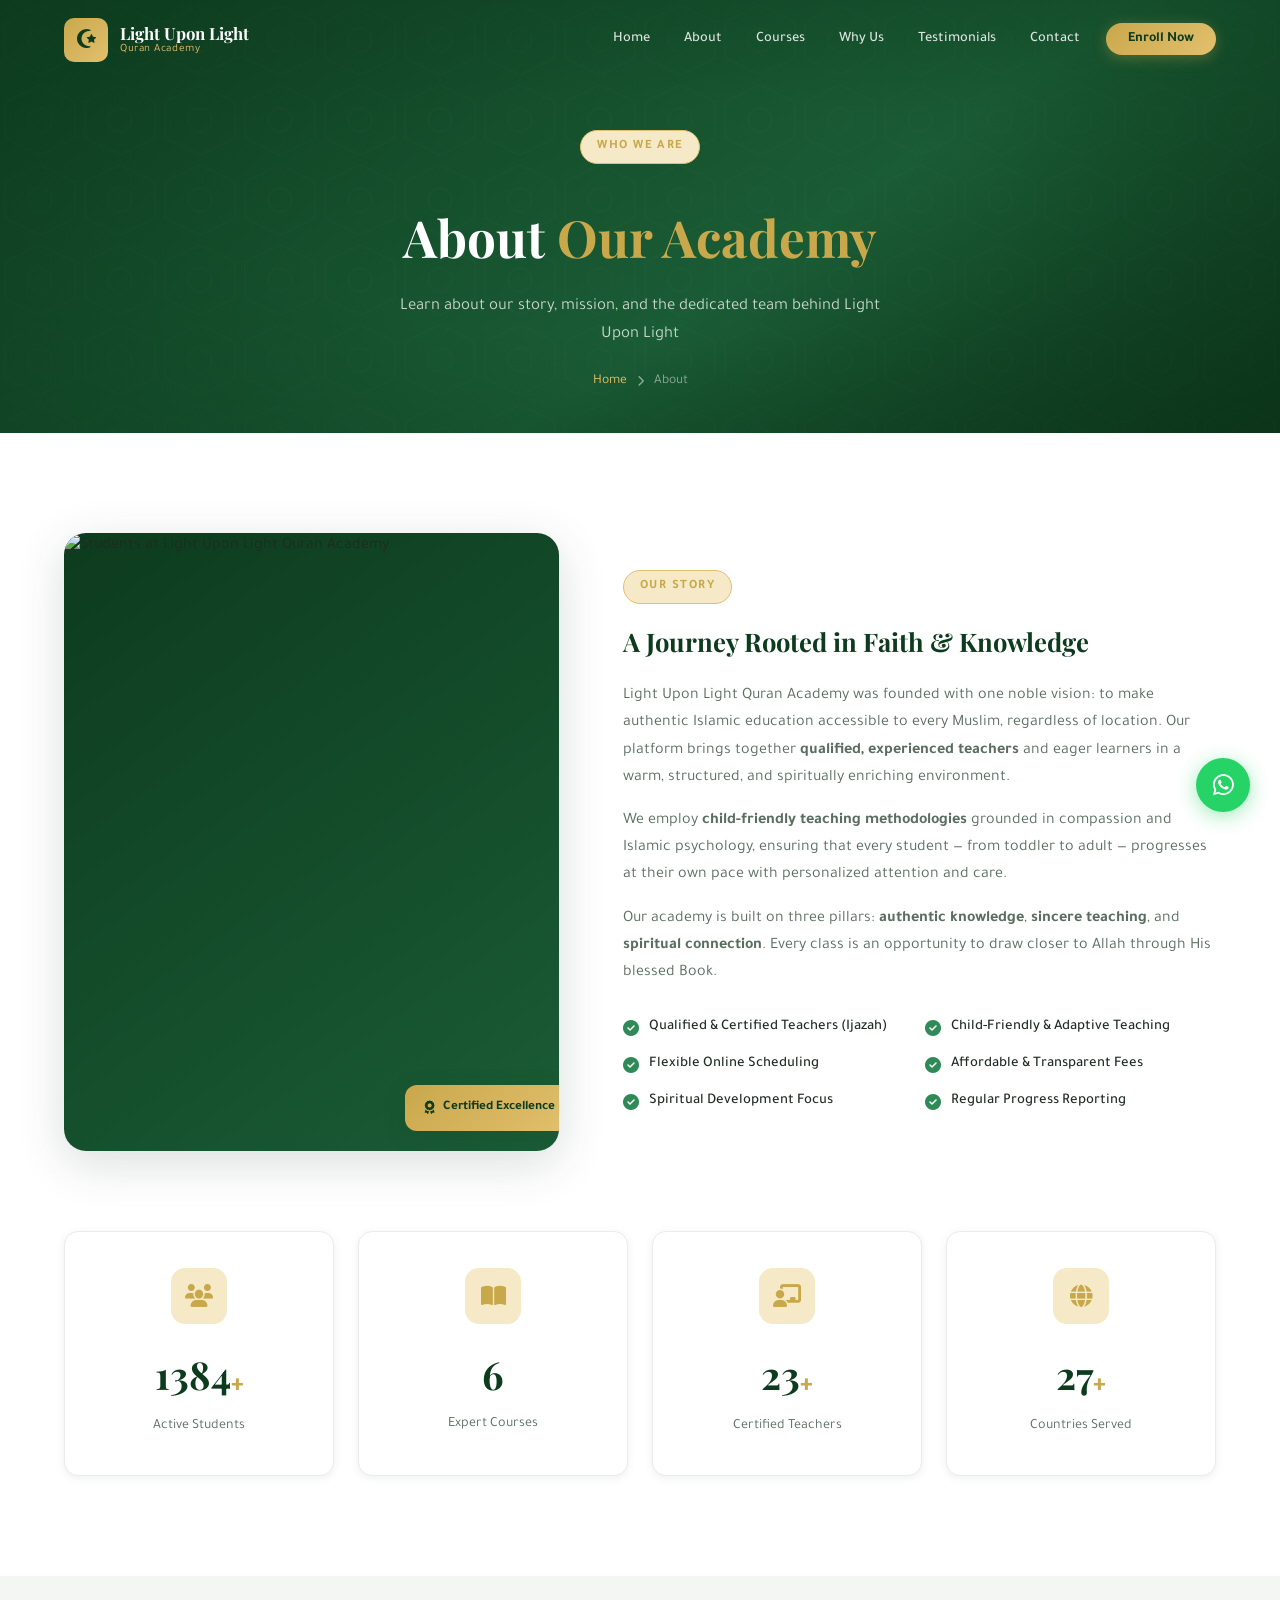
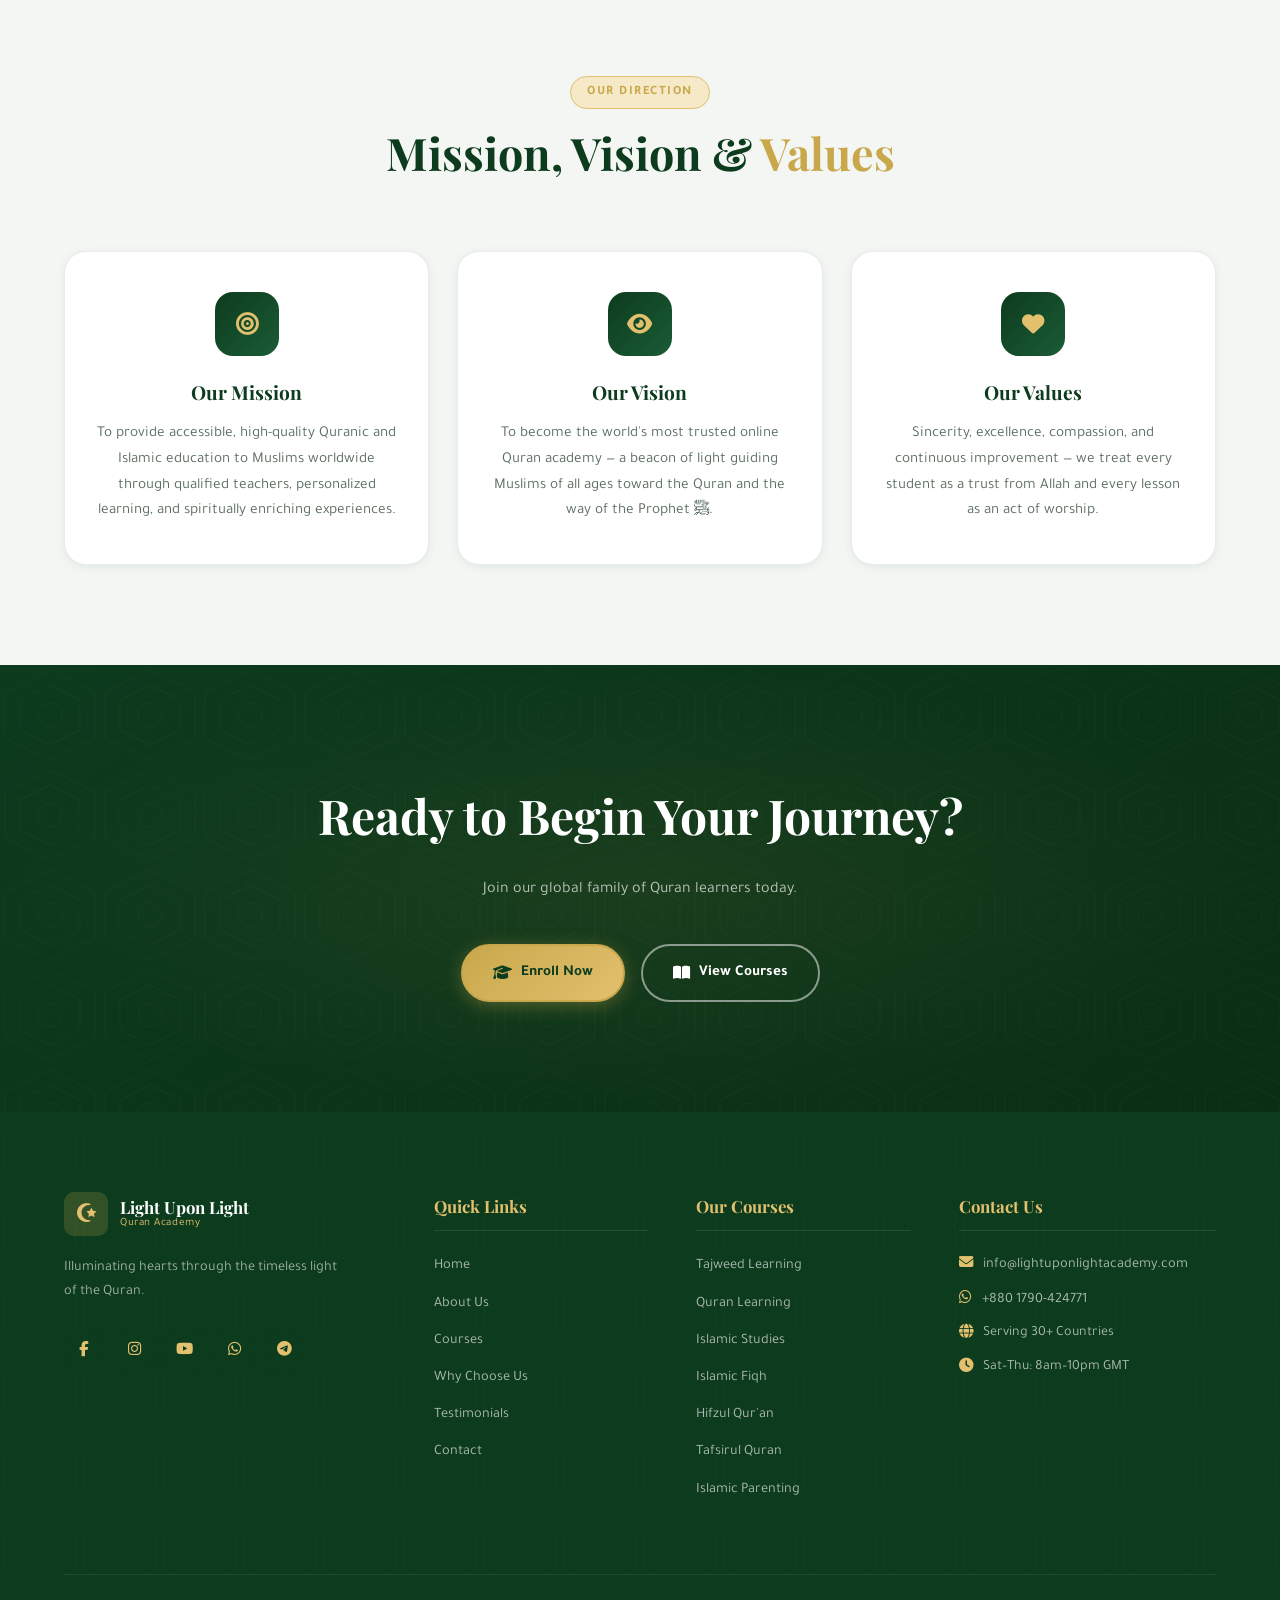
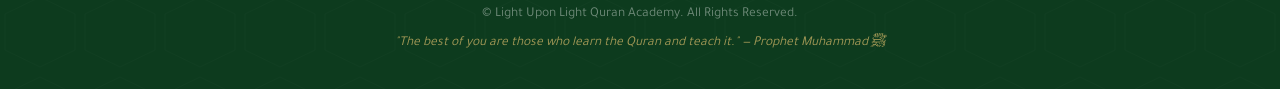
==== about.html @ 9b0c6b4d "Add files via upload" ====
<!DOCTYPE html>
<html lang="en">
<head>
  <meta charset="UTF-8" />
  <meta name="viewport" content="width=device-width, initial-scale=1.0" />
  <meta name="description" content="About Light Upon Light Quran Academy – Our mission, teachers, and values." />
  <title>About Us | Light Upon Light Quran Academy</title>
  <link rel="preconnect" href="https://fonts.googleapis.com" />
  <link rel="preconnect" href="https://fonts.gstatic.com" crossorigin />
  <link href="https://fonts.googleapis.com/css2?family=Playfair+Display:ital,wght@0,400;0,600;0,700;1,400&family=Tajawal:wght@300;400;500;700&family=Amiri:ital,wght@0,400;0,700;1,400&display=swap" rel="stylesheet" />
  <link rel="stylesheet" href="https://cdnjs.cloudflare.com/ajax/libs/font-awesome/6.5.0/css/all.min.css" />
  <link rel="stylesheet" href="style.css" />
</head>
<body>

  <!-- NAVBAR -->
  <nav class="navbar scrolled" id="navbar">
    <div class="nav-container">
      <a href="index.html" class="nav-logo">
        <span class="logo-icon"><i class="fas fa-star-and-crescent"></i></span>
        <div class="logo-text">
          <span class="logo-main">Light Upon Light</span>
          <span class="logo-sub">Quran Academy</span>
        </div>
      </a>
      <ul class="nav-links" id="navLinks">
        <li><a href="index.html" class="nav-link">Home</a></li>
        <li><a href="about.html" class="nav-link active">About</a></li>
        <li><a href="courses.html" class="nav-link">Courses</a></li>
        <li><a href="why-us.html" class="nav-link">Why Us</a></li>
        <li><a href="testimonials.html" class="nav-link">Testimonials</a></li>
        <li><a href="contact.html" class="nav-link">Contact</a></li>
        <li><a href="contact.html" class="nav-cta-btn">Enroll Now</a></li>
      </ul>
      <button class="hamburger" id="hamburger"><span></span><span></span><span></span></button>
    </div>
  </nav>

  <!-- PAGE HERO -->
  <section class="page-hero">
    <div class="page-hero-overlay"></div>
    <div class="page-hero-content">
      <span class="section-tag">Who We Are</span>
      <h1>About <span class="text-gold">Our Academy</span></h1>
      <p>Learn about our story, mission, and the dedicated team behind Light Upon Light</p>
      <div class="breadcrumb">
        <a href="index.html">Home</a> <i class="fas fa-chevron-right"></i> <span>About</span>
      </div>
    </div>
  </section>

  <!-- ABOUT SECTION -->
  <section class="about section-pad">
    <div class="container">
      <div class="about-grid">
        <div class="about-image-wrap reveal-left">
          <div class="about-image-box">
            <img src="classroom.jpg" alt="Students at Light Upon Light Quran Academy" class="about-real-img" />
            <div class="about-img-badge"><i class="fas fa-award"></i><span>Certified Excellence</span></div>
          </div>
        </div>
        <div class="about-text reveal-right">
          <span class="section-tag">Our Story</span>
          <h2 class="about-subtitle">A Journey Rooted in Faith &amp; Knowledge</h2>
          <p class="about-para">Light Upon Light Quran Academy was founded with one noble vision: to make authentic Islamic education accessible to every Muslim, regardless of location. Our platform brings together <strong>qualified, experienced teachers</strong> and eager learners in a warm, structured, and spiritually enriching environment.</p>
          <p class="about-para">We employ <strong>child-friendly teaching methodologies</strong> grounded in compassion and Islamic psychology, ensuring that every student — from toddler to adult — progresses at their own pace with personalized attention and care.</p>
          <p class="about-para">Our academy is built on three pillars: <strong>authentic knowledge</strong>, <strong>sincere teaching</strong>, and <strong>spiritual connection</strong>. Every class is an opportunity to draw closer to Allah through His blessed Book.</p>
          <div class="about-features">
            <div class="about-feature"><i class="fas fa-check-circle"></i><span>Qualified &amp; Certified Teachers (Ijazah)</span></div>
            <div class="about-feature"><i class="fas fa-check-circle"></i><span>Child-Friendly &amp; Adaptive Teaching</span></div>
            <div class="about-feature"><i class="fas fa-check-circle"></i><span>Flexible Online Scheduling</span></div>
            <div class="about-feature"><i class="fas fa-check-circle"></i><span>Affordable &amp; Transparent Fees</span></div>
            <div class="about-feature"><i class="fas fa-check-circle"></i><span>Spiritual Development Focus</span></div>
            <div class="about-feature"><i class="fas fa-check-circle"></i><span>Regular Progress Reporting</span></div>
          </div>
        </div>
      </div>

      <!-- Stats -->
      <div class="stats-grid">
        <div class="stat-card reveal-up">
          <div class="stat-icon"><i class="fas fa-users"></i></div>
          <span class="stat-number" data-target="1500">0</span><span class="stat-plus">+</span>
          <span class="stat-label">Active Students</span>
        </div>
        <div class="stat-card reveal-up">
          <div class="stat-icon"><i class="fas fa-book-open"></i></div>
          <span class="stat-number" data-target="7">0</span>
          <span class="stat-label">Expert Courses</span>
        </div>
        <div class="stat-card reveal-up">
          <div class="stat-icon"><i class="fas fa-chalkboard-teacher"></i></div>
          <span class="stat-number" data-target="25">0</span><span class="stat-plus">+</span>
          <span class="stat-label">Certified Teachers</span>
        </div>
        <div class="stat-card reveal-up">
          <div class="stat-icon"><i class="fas fa-globe"></i></div>
          <span class="stat-number" data-target="30">0</span><span class="stat-plus">+</span>
          <span class="stat-label">Countries Served</span>
        </div>
      </div>
    </div>
  </section>

  <!-- MISSION / VISION -->
  <section class="section-pad bg-soft">
    <div class="container">
      <div class="section-header reveal-up">
        <span class="section-tag">Our Direction</span>
        <h2 class="section-title">Mission, Vision &amp; <span class="text-gold">Values</span></h2>
      </div>
      <div class="mission-grid">
        <div class="mission-card reveal-up">
          <div class="mission-icon"><i class="fas fa-bullseye"></i></div>
          <h3>Our Mission</h3>
          <p>To provide accessible, high-quality Quranic and Islamic education to Muslims worldwide through qualified teachers, personalized learning, and spiritually enriching experiences.</p>
        </div>
        <div class="mission-card reveal-up">
          <div class="mission-icon"><i class="fas fa-eye"></i></div>
          <h3>Our Vision</h3>
          <p>To become the world's most trusted online Quran academy — a beacon of light guiding Muslims of all ages toward the Quran and the way of the Prophet ﷺ.</p>
        </div>
        <div class="mission-card reveal-up">
          <div class="mission-icon"><i class="fas fa-heart"></i></div>
          <h3>Our Values</h3>
          <p>Sincerity, excellence, compassion, and continuous improvement — we treat every student as a trust from Allah and every lesson as an act of worship.</p>
        </div>
      </div>
    </div>
  </section>

  <!-- CTA -->
  <section class="cta-section">
    <div class="cta-geo-bg"></div>
    <div class="cta-overlay"></div>
    <div class="container">
      <div class="cta-content reveal-up">
        <h2 class="cta-title">Ready to Begin Your Journey?</h2>
        <p class="cta-sub">Join our global family of Quran learners today.</p>
        <div class="cta-btns">
          <a href="contact.html" class="btn btn-gold"><i class="fas fa-graduation-cap"></i> Enroll Now</a>
          <a href="courses.html" class="btn btn-outline-light"><i class="fas fa-book-open"></i> View Courses</a>
        </div>
      </div>
    </div>
  </section>

  <!-- FOOTER -->
  <footer class="footer">
    <div class="footer-geo-bg"></div>
    <div class="container">
      <div class="footer-grid">
        <div class="footer-brand">
          <a href="index.html" class="nav-logo footer-logo">
            <span class="logo-icon"><i class="fas fa-star-and-crescent"></i></span>
            <div class="logo-text"><span class="logo-main">Light Upon Light</span><span class="logo-sub">Quran Academy</span></div>
          </a>
          <p>Illuminating hearts through the timeless light of the Quran.</p>
          <div class="social-icons footer-socials">
            <a href="https://www.facebook.com/ansarii.talha" target="_blank"><i class="fab fa-facebook-f"></i></a>
            <a href="https://www.instagram.com/" target="_blank"><i class="fab fa-instagram"></i></a>
            <a href="https://www.youtube.com/@StudentSquare-fi3ez" target="_blank"><i class="fab fa-youtube"></i></a>
            <a href="https://wa.me/8801790424771" target="_blank"><i class="fab fa-whatsapp"></i></a>
            <a href="https://t.me/" target="_blank"><i class="fab fa-telegram-plane"></i></a>
          </div>
        </div>
        <div class="footer-col">
          <h5>Quick Links</h5>
          <ul>
            <li><a href="index.html">Home</a></li>
            <li><a href="about.html">About Us</a></li>
            <li><a href="courses.html">Courses</a></li>
            <li><a href="why-us.html">Why Choose Us</a></li>
            <li><a href="testimonials.html">Testimonials</a></li>
            <li><a href="contact.html">Contact</a></li>
          </ul>
        </div>
        <div class="footer-col">
          <h5>Our Courses</h5>
          <ul>
            <li><a href="courses.html">Tajweed Learning</a></li>
            <li><a href="courses.html">Quran Learning</a></li>
            <li><a href="courses.html">Islamic Studies</a></li>
            <li><a href="courses.html">Islamic Fiqh</a></li>
            <li><a href="courses.html">Hifzul Qur'an</a></li>
            <li><a href="courses.html">Tafsirul Quran</a></li>
            <li><a href="courses.html">Islamic Parenting</a></li>
          </ul>
        </div>
        <div class="footer-col">
          <h5>Contact Us</h5>
          <ul class="footer-contact-list">
            <li><i class="fas fa-envelope"></i><a href="mailto:info@lightuponlightacademy.com">info@lightuponlightacademy.com</a></li>
            <li><i class="fab fa-whatsapp"></i><a href="https://wa.me/8801790424771">+880 1790-424771</a></li>
            <li><i class="fas fa-globe"></i><span>Serving 30+ Countries</span></li>
            <li><i class="fas fa-clock"></i><span>Sat–Thu: 8am–10pm GMT</span></li>
          </ul>
        </div>
      </div>
      <div class="footer-bottom">
        <p>&copy; <span class="year"></span> Light Upon Light Quran Academy. All Rights Reserved.</p>
        <p class="footer-hadith">"The best of you are those who learn the Quran and teach it." — Prophet Muhammad ﷺ</p>
      </div>
    </div>
  </footer>

  <a href="https://wa.me/8801790424771" target="_blank" class="whatsapp-float"><i class="fab fa-whatsapp"></i><span class="whatsapp-tooltip">Chat with us!</span></a>
  <button class="back-to-top" id="backToTop"><i class="fas fa-chevron-up"></i></button>
  <script src="script.js"></script>
</body>
</html>
---- style.css ----
/* ============================================================
   LIGHT UPON LIGHT QURAN ACADEMY — style.css
   ============================================================ */

/* ---------- RESET & BASE ---------- */
*, *::before, *::after { box-sizing: border-box; margin: 0; padding: 0; }

:root {
  --green-dark:   #0d3b1e;
  --green:        #1a5c35;
  --green-mid:    #236b3f;
  --green-light:  #2e8b57;
  --gold:         #c9a84c;
  --gold-light:   #e2c06e;
  --gold-pale:    #f5e9c8;
  --white:        #ffffff;
  --gray-soft:    #f4f6f4;
  --gray-100:     #e8ede9;
  --gray-200:     #d0d8d2;
  --gray-400:     #8a9e90;
  --gray-600:     #4a5c50;
  --gray-800:     #1e2c22;
  --text-main:    #1e2c22;
  --text-muted:   #5a6e60;
  --shadow-sm:    0 2px 8px rgba(13,59,30,.08);
  --shadow-md:    0 6px 24px rgba(13,59,30,.12);
  --shadow-lg:    0 12px 48px rgba(13,59,30,.16);
  --radius:       14px;
  --radius-lg:    22px;
  --transition:   .35s cubic-bezier(.4,0,.2,1);
}

html { scroll-behavior: smooth; font-size: 16px; }

body {
  font-family: 'Tajawal', 'Segoe UI', sans-serif;
  color: var(--text-main);
  background: var(--white);
  line-height: 1.7;
  overflow-x: hidden;
}

img { max-width: 100%; display: block; }
a { text-decoration: none; color: inherit; }
ul { list-style: none; }

.container {
  max-width: 1200px;
  margin: 0 auto;
  padding: 0 24px;
}

.section-pad { padding: 100px 0; }
.bg-soft { background: var(--gray-soft); }

/* ---------- TYPOGRAPHY ---------- */
.section-tag {
  display: inline-block;
  font-family: 'Tajawal', sans-serif;
  font-size: .8rem;
  font-weight: 700;
  letter-spacing: .12em;
  text-transform: uppercase;
  color: var(--gold);
  background: var(--gold-pale);
  border: 1px solid var(--gold-light);
  padding: 5px 16px;
  border-radius: 50px;
  margin-bottom: 16px;
}

.section-header {
  text-align: center;
  max-width: 680px;
  margin: 0 auto 70px;
}

.section-title {
  font-family: 'Playfair Display', serif;
  font-size: clamp(1.9rem, 4vw, 2.8rem);
  font-weight: 700;
  line-height: 1.25;
  color: var(--green-dark);
  margin-bottom: 16px;
}

.section-sub {
  color: var(--text-muted);
  font-size: 1.05rem;
  max-width: 560px;
  margin: 0 auto;
}

.text-gold { color: var(--gold); }

/* ---------- BUTTONS ---------- */
.btn {
  display: inline-flex;
  align-items: center;
  gap: 9px;
  padding: 14px 30px;
  border-radius: 50px;
  font-size: .95rem;
  font-weight: 700;
  cursor: pointer;
  transition: var(--transition);
  border: 2px solid transparent;
  white-space: nowrap;
}

.btn-gold {
  background: linear-gradient(135deg, var(--gold), var(--gold-light));
  color: var(--green-dark);
  border-color: var(--gold);
  box-shadow: 0 4px 18px rgba(201,168,76,.35);
}
.btn-gold:hover {
  background: linear-gradient(135deg, var(--gold-light), var(--gold));
  transform: translateY(-2px);
  box-shadow: 0 8px 30px rgba(201,168,76,.45);
}

.btn-outline {
  background: transparent;
  color: var(--white);
  border-color: rgba(255,255,255,.6);
}
.btn-outline:hover {
  background: rgba(255,255,255,.15);
  border-color: var(--white);
  transform: translateY(-2px);
}

.btn-outline-light {
  background: transparent;
  color: var(--white);
  border-color: rgba(255,255,255,.5);
}
.btn-outline-light:hover {
  background: rgba(255,255,255,.12);
  border-color: var(--white);
  transform: translateY(-2px);
}

.btn-course {
  display: inline-flex;
  align-items: center;
  gap: 8px;
  background: transparent;
  color: var(--green);
  border: 2px solid var(--green-light);
  padding: 10px 22px;
  border-radius: 50px;
  font-size: .9rem;
  font-weight: 700;
  cursor: pointer;
  transition: var(--transition);
  margin-top: auto;
}
.btn-course:hover, .course-card:hover .btn-course {
  background: var(--green);
  color: var(--white);
  border-color: var(--green);
  transform: translateY(-1px);
}

.btn-full { width: 100%; justify-content: center; }

/* ---------- GEOMETRIC SVG PATTERN ---------- */
.geo-pattern {
  position: absolute; inset: 0;
  opacity: .04;
  background-image:
    url("data:image/svg+xml,%3Csvg width='80' height='80' viewBox='0 0 80 80' xmlns='http://www.w3.org/2000/svg'%3E%3Cg fill='none' fill-rule='evenodd'%3E%3Cg fill='%23ffffff' fill-opacity='1'%3E%3Cpath d='M40 0L80 40L40 80L0 40z'/%3E%3C/g%3E%3C/g%3E%3C/svg%3E");
}

/* ---------- NAVBAR ---------- */
.navbar {
  position: fixed;
  top: 0; left: 0; right: 0;
  z-index: 1000;
  padding: 18px 0;
  transition: background var(--transition), box-shadow var(--transition), padding var(--transition);
}

.navbar.scrolled {
  background: var(--green-dark);
  box-shadow: 0 4px 30px rgba(13,59,30,.3);
  padding: 12px 0;
}

.nav-container {
  max-width: 1200px;
  margin: 0 auto;
  padding: 0 24px;
  display: flex;
  align-items: center;
  justify-content: space-between;
}

.nav-logo {
  display: flex;
  align-items: center;
  gap: 12px;
  color: var(--white);
}

.logo-icon {
  width: 44px; height: 44px;
  background: linear-gradient(135deg, var(--gold), var(--gold-light));
  border-radius: 10px;
  display: flex;
  align-items: center;
  justify-content: center;
  font-size: 1.2rem;
  color: var(--green-dark);
  flex-shrink: 0;
}

.logo-text { display: flex; flex-direction: column; line-height: 1.2; }
.logo-main { font-family: 'Playfair Display', serif; font-size: 1.05rem; font-weight: 700; color: var(--white); }
.logo-sub { font-size: .7rem; color: var(--gold-light); letter-spacing: .05em; }

.nav-links {
  display: flex;
  align-items: center;
  gap: 6px;
}

.nav-link {
  color: rgba(255,255,255,.85);
  font-size: .9rem;
  font-weight: 500;
  padding: 7px 14px;
  border-radius: 8px;
  transition: var(--transition);
  position: relative;
}
.nav-link:hover, .nav-link.active {
  color: var(--gold-light);
  background: rgba(255,255,255,.08);
}

.nav-cta-btn {
  background: linear-gradient(135deg, var(--gold), var(--gold-light));
  color: var(--green-dark) !important;
  font-weight: 700;
  font-size: .88rem;
  padding: 9px 22px;
  border-radius: 50px;
  transition: var(--transition);
  box-shadow: 0 3px 14px rgba(201,168,76,.35);
  margin-left: 6px;
}
.nav-cta-btn:hover {
  transform: translateY(-2px);
  box-shadow: 0 6px 20px rgba(201,168,76,.5);
  background: rgba(0,0,0,0) !important;
  background: linear-gradient(135deg, var(--gold-light), var(--gold)) !important;
  color: var(--green-dark) !important;
}

.hamburger {
  display: none;
  flex-direction: column;
  gap: 5px;
  background: none;
  border: none;
  cursor: pointer;
  padding: 4px;
}
.hamburger span {
  display: block;
  width: 26px; height: 2px;
  background: var(--white);
  border-radius: 2px;
  transition: var(--transition);
}
.hamburger.open span:nth-child(1) { transform: translateY(7px) rotate(45deg); }
.hamburger.open span:nth-child(2) { opacity: 0; }
.hamburger.open span:nth-child(3) { transform: translateY(-7px) rotate(-45deg); }

/* ---------- HERO ---------- */
.hero {
  position: relative;
  min-height: 100vh;
  display: flex;
  align-items: center;
  justify-content: center;
  text-align: center;
  overflow: hidden;
  background: linear-gradient(160deg, var(--green-dark) 0%, var(--green) 50%, #0a2e14 100%);
}

.hero-geo-bg {
  position: absolute; inset: 0;
  background-image: url("data:image/svg+xml,%3Csvg width='120' height='120' viewBox='0 0 120 120' xmlns='http://www.w3.org/2000/svg'%3E%3Cg fill='none' stroke='%23ffffff' stroke-width='0.5'%3E%3Cpolygon points='60,10 110,35 110,85 60,110 10,85 10,35'/%3E%3Cpolygon points='60,25 95,42 95,78 60,95 25,78 25,42'/%3E%3Ccircle cx='60' cy='60' r='15'/%3E%3C/g%3E%3C/svg%3E");
  background-size: 120px 120px;
  opacity: .06;
  animation: geo-drift 40s linear infinite;
}
@keyframes geo-drift { from { background-position: 0 0; } to { background-position: 120px 120px; } }

.hero-overlay {
  position: absolute; inset: 0;
  background: radial-gradient(ellipse at center, transparent 30%, rgba(13,59,30,.6) 100%);
}

.hero-content {
  position: relative;
  z-index: 2;
  max-width: 820px;
  padding: 0 24px;
  padding-top: 100px;
}

.hero-bismillah {
  font-family: 'Amiri', serif;
  font-size: clamp(1.4rem, 3vw, 2rem);
  color: var(--gold-light);
  margin-bottom: 24px;
  opacity: 0;
  animation: fadeSlideUp .8s .2s ease forwards;
}

.hero-title {
  font-family: 'Playfair Display', serif;
  font-size: clamp(2.4rem, 6vw, 4.2rem);
  font-weight: 700;
  color: var(--white);
  line-height: 1.15;
  margin-bottom: 18px;
  opacity: 0;
  animation: fadeSlideUp .8s .4s ease forwards;
}

.hero-title-accent {
  display: block;
  background: linear-gradient(90deg, var(--gold-light), var(--gold));
  -webkit-background-clip: text;
  -webkit-text-fill-color: transparent;
  background-clip: text;
}

.hero-tagline {
  font-size: clamp(1rem, 2.5vw, 1.3rem);
  color: var(--gold-pale);
  font-weight: 500;
  margin-bottom: 18px;
  opacity: 0;
  animation: fadeSlideUp .8s .6s ease forwards;
}

.hero-desc {
  color: rgba(255,255,255,.75);
  font-size: 1rem;
  max-width: 580px;
  margin: 0 auto 36px;
  opacity: 0;
  animation: fadeSlideUp .8s .8s ease forwards;
}

.hero-btns {
  display: flex;
  gap: 16px;
  justify-content: center;
  flex-wrap: wrap;
  margin-bottom: 60px;
  opacity: 0;
  animation: fadeSlideUp .8s 1s ease forwards;
}

.hero-stats {
  display: flex;
  align-items: center;
  justify-content: center;
  gap: 0;
  background: rgba(255,255,255,.08);
  backdrop-filter: blur(12px);
  border: 1px solid rgba(255,255,255,.15);
  border-radius: var(--radius-lg);
  padding: 24px 40px;
  width: fit-content;
  margin: 0 auto;
  opacity: 0;
  animation: fadeSlideUp .8s 1.2s ease forwards;
}

.hero-stat {
  text-align: center;
  padding: 0 32px;
}
.hero-stat-num {
  display: block;
  font-family: 'Playfair Display', serif;
  font-size: 2.2rem;
  font-weight: 700;
  color: var(--gold-light);
}
.hero-stat span { color: var(--gold-light); font-size: 1.4rem; }
.hero-stat-label { display: block; font-size: .8rem; color: rgba(255,255,255,.65); letter-spacing: .05em; margin-top: 2px; }
.hero-stat-divider { width: 1px; height: 50px; background: rgba(255,255,255,.2); }

.hero-scroll-hint {
  position: absolute;
  bottom: 36px;
  left: 50%;
  transform: translateX(-50%);
  display: flex;
  flex-direction: column;
  align-items: center;
  gap: 8px;
  color: rgba(255,255,255,.5);
  font-size: .78rem;
  letter-spacing: .08em;
  animation: bounce 2s infinite;
  z-index: 2;
}
.hero-scroll-hint i { font-size: .85rem; }
@keyframes bounce { 0%,100%{transform:translateX(-50%) translateY(0)} 50%{transform:translateX(-50%) translateY(6px)} }

/* ---------- ABOUT ---------- */
.about-grid {
  display: grid;
  grid-template-columns: 1fr 1.2fr;
  gap: 64px;
  align-items: center;
  margin-bottom: 80px;
}

.about-image-wrap { position: relative; }

.about-image-box {
  position: relative;
  border-radius: var(--radius-lg);
  overflow: hidden;
  aspect-ratio: 4/5;
  background: linear-gradient(145deg, var(--green-dark), var(--green));
  display: flex;
  align-items: center;
  justify-content: center;
  box-shadow: var(--shadow-lg);
}

.about-img-geo {
  position: absolute; inset: 0;
  background-image: url("data:image/svg+xml,%3Csvg width='80' height='80' viewBox='0 0 80 80' xmlns='http://www.w3.org/2000/svg'%3E%3Cg fill='none' stroke='%23ffffff' stroke-width='.6'%3E%3Cpolygon points='40,5 75,22 75,58 40,75 5,58 5,22'/%3E%3Ccircle cx='40' cy='40' r='14'/%3E%3C/g%3E%3C/svg%3E");
  background-size: 80px;
  opacity: .08;
}

.about-image-inner {
  position: relative;
  z-index: 1;
  text-align: center;
}

.about-big-icon {
  font-size: 7rem;
  color: var(--gold-light);
  opacity: .8;
  filter: drop-shadow(0 0 40px rgba(201,168,76,.4));
}

.about-img-badge {
  position: absolute;
  bottom: -20px;
  right: -20px;
  background: linear-gradient(135deg, var(--gold), var(--gold-light));
  color: var(--green-dark);
  font-weight: 700;
  font-size: .82rem;
  padding: 12px 20px;
  border-radius: 12px;
  display: flex;
  align-items: center;
  gap: 8px;
  box-shadow: var(--shadow-md);
  white-space: nowrap;
}

.about-subtitle {
  font-family: 'Playfair Display', serif;
  font-size: 1.6rem;
  color: var(--green-dark);
  margin-bottom: 20px;
}

.about-para {
  color: var(--text-muted);
  margin-bottom: 16px;
  font-size: 1rem;
}

.about-features {
  display: grid;
  grid-template-columns: 1fr 1fr;
  gap: 12px;
  margin-top: 28px;
}

.about-feature {
  display: flex;
  align-items: center;
  gap: 10px;
  font-size: .92rem;
  font-weight: 500;
  color: var(--text-main);
}
.about-feature i { color: var(--green-light); font-size: 1rem; flex-shrink: 0; }

/* Stats */
.stats-grid {
  display: grid;
  grid-template-columns: repeat(4, 1fr);
  gap: 24px;
}

.stat-card {
  background: var(--white);
  border: 1px solid var(--gray-100);
  border-radius: var(--radius);
  padding: 36px 24px;
  text-align: center;
  box-shadow: var(--shadow-sm);
  transition: var(--transition);
}
.stat-card:hover {
  transform: translateY(-6px);
  box-shadow: var(--shadow-md);
  border-color: var(--gold-light);
}
.stat-icon {
  width: 56px; height: 56px;
  background: var(--gold-pale);
  border-radius: 14px;
  display: flex;
  align-items: center;
  justify-content: center;
  font-size: 1.4rem;
  color: var(--gold);
  margin: 0 auto 18px;
}
.stat-number {
  display: inline;
  font-family: 'Playfair Display', serif;
  font-size: 2.4rem;
  font-weight: 700;
  color: var(--green-dark);
}
.stat-plus { font-size: 1.6rem; font-weight: 700; color: var(--gold); }
.stat-label { display: block; color: var(--text-muted); font-size: .88rem; margin-top: 6px; }

/* ---------- COURSES ---------- */
.courses-grid {
  display: grid;
  grid-template-columns: repeat(3, 1fr);
  gap: 28px;
}

.course-card {
  background: var(--white);
  border: 1px solid var(--gray-100);
  border-radius: var(--radius-lg);
  padding: 32px 28px;
  position: relative;
  display: flex;
  flex-direction: column;
  gap: 14px;
  box-shadow: var(--shadow-sm);
  transition: var(--transition);
  overflow: hidden;
}
.course-card::before {
  content: '';
  position: absolute;
  top: 0; left: 0; right: 0;
  height: 4px;
  background: linear-gradient(90deg, var(--green), var(--green-light));
  transform: scaleX(0);
  transition: transform var(--transition);
  transform-origin: left;
}
.course-card:hover {
  transform: translateY(-8px);
  box-shadow: var(--shadow-lg);
  border-color: var(--gray-200);
}
.course-card:hover::before { transform: scaleX(1); }

.course-card--featured {
  background: linear-gradient(160deg, var(--green-dark) 0%, var(--green) 100%);
  border-color: transparent;
  color: var(--white);
}
.course-card--featured::before { background: linear-gradient(90deg, var(--gold), var(--gold-light)); }
.course-card--featured .course-title { color: var(--white); }
.course-card--featured .course-desc { color: rgba(255,255,255,.75); }
.course-card--featured .course-features li { color: var(--gold-pale); }
.course-card--featured .course-features i { color: var(--gold-light); }

.course-badge {
  display: inline-block;
  background: var(--gold-pale);
  color: var(--gold);
  border: 1px solid var(--gold-light);
  font-size: .75rem;
  font-weight: 700;
  letter-spacing: .06em;
  text-transform: uppercase;
  padding: 4px 14px;
  border-radius: 50px;
  width: fit-content;
}
.badge-gold {
  background: var(--gold);
  color: var(--green-dark);
  border-color: var(--gold-light);
}

.course-icon {
  width: 52px; height: 52px;
  background: var(--green-dark);
  border-radius: 14px;
  display: flex;
  align-items: center;
  justify-content: center;
  font-size: 1.4rem;
  color: var(--gold-light);
}
.course-card--featured .course-icon {
  background: rgba(255,255,255,.15);
}

.course-title {
  font-family: 'Playfair Display', serif;
  font-size: 1.2rem;
  font-weight: 700;
  color: var(--green-dark);
  line-height: 1.3;
}

.course-desc { color: var(--text-muted); font-size: .92rem; }

.course-features {
  display: flex;
  flex-direction: column;
  gap: 8px;
  flex: 1;
}
.course-features li {
  display: flex;
  align-items: center;
  gap: 8px;
  font-size: .88rem;
  color: var(--gray-600);
}
.course-features i { color: var(--gold); font-size: .7rem; }

/* ---------- WHY US ---------- */
.why-grid {
  display: grid;
  grid-template-columns: repeat(3, 1fr);
  gap: 24px;
}

.why-card {
  background: var(--white);
  border: 1px solid var(--gray-100);
  border-radius: var(--radius);
  padding: 32px 24px;
  text-align: center;
  box-shadow: var(--shadow-sm);
  transition: var(--transition);
  position: relative;
  overflow: hidden;
}
.why-card::after {
  content: '';
  position: absolute;
  bottom: 0; left: 0; right: 0;
  height: 3px;
  background: linear-gradient(90deg, var(--gold), var(--gold-light));
  transform: scaleX(0);
  transition: transform var(--transition);
}
.why-card:hover { transform: translateY(-6px); box-shadow: var(--shadow-md); }
.why-card:hover::after { transform: scaleX(1); }

.why-icon {
  width: 64px; height: 64px;
  background: linear-gradient(135deg, var(--green-dark), var(--green));
  border-radius: 18px;
  display: flex;
  align-items: center;
  justify-content: center;
  font-size: 1.5rem;
  color: var(--gold-light);
  margin: 0 auto 20px;
  transition: var(--transition);
}
.why-card:hover .why-icon {
  background: linear-gradient(135deg, var(--gold), var(--gold-light));
  color: var(--green-dark);
}
.why-card h4 {
  font-family: 'Playfair Display', serif;
  font-size: 1.08rem;
  color: var(--green-dark);
  margin-bottom: 10px;
}
.why-card p { color: var(--text-muted); font-size: .9rem; }

/* ---------- FEATURES ---------- */
.features-grid {
  display: grid;
  grid-template-columns: repeat(4, 1fr);
  gap: 28px;
}

.feature-item {
  background: var(--white);
  border-radius: var(--radius);
  padding: 32px 22px;
  position: relative;
  box-shadow: var(--shadow-sm);
  border: 1px solid var(--gray-100);
  transition: var(--transition);
  overflow: hidden;
}
.feature-item:hover {
  transform: translateY(-6px);
  box-shadow: var(--shadow-md);
  border-color: var(--gold-light);
}

.feature-num {
  position: absolute;
  top: 16px; right: 20px;
  font-family: 'Playfair Display', serif;
  font-size: 2rem;
  font-weight: 700;
  color: var(--gray-100);
  line-height: 1;
}

.feature-icon {
  width: 50px; height: 50px;
  background: var(--green-dark);
  border-radius: 12px;
  display: flex;
  align-items: center;
  justify-content: center;
  font-size: 1.2rem;
  color: var(--gold-light);
  margin-bottom: 18px;
  transition: var(--transition);
}
.feature-item:hover .feature-icon {
  background: var(--gold);
  color: var(--green-dark);
}

.feature-item h4 {
  font-family: 'Playfair Display', serif;
  font-size: 1.05rem;
  color: var(--green-dark);
  margin-bottom: 8px;
}
.feature-item p { color: var(--text-muted); font-size: .88rem; }

/* ---------- TESTIMONIALS ---------- */
.testimonials { background: var(--white); }

.testimonial-slider {
  overflow: hidden;
  border-radius: var(--radius-lg);
  position: relative;
}

.testimonial-track {
  display: flex;
  transition: transform .5s cubic-bezier(.4,0,.2,1);
}

.testimonial-card {
  min-width: 100%;
  background: linear-gradient(135deg, var(--gray-soft) 0%, var(--white) 100%);
  border: 1px solid var(--gray-100);
  border-radius: var(--radius-lg);
  padding: 50px 60px;
  box-sizing: border-box;
}

.testimonial-quote {
  font-size: 2.5rem;
  color: var(--gold-light);
  margin-bottom: 24px;
  opacity: .6;
}

.testimonial-text {
  font-size: 1.1rem;
  color: var(--text-main);
  line-height: 1.8;
  font-style: italic;
  max-width: 750px;
  margin-bottom: 28px;
}

.testimonial-stars {
  color: var(--gold);
  font-size: 1rem;
  letter-spacing: 3px;
  margin-bottom: 28px;
}

.testimonial-author {
  display: flex;
  align-items: center;
  gap: 16px;
}

.testimonial-avatar {
  width: 52px; height: 52px;
  background: linear-gradient(135deg, var(--green-dark), var(--green));
  border-radius: 50%;
  display: flex;
  align-items: center;
  justify-content: center;
  font-size: 1.2rem;
  color: var(--gold-light);
  flex-shrink: 0;
}

.testimonial-author strong { display: block; font-size: 1rem; color: var(--green-dark); }
.testimonial-author span { color: var(--text-muted); font-size: .88rem; }

.testimonial-controls {
  display: flex;
  align-items: center;
  justify-content: center;
  gap: 20px;
  margin-top: 36px;
}

.testimonial-btn {
  width: 46px; height: 46px;
  background: var(--white);
  border: 2px solid var(--gray-200);
  border-radius: 50%;
  display: flex;
  align-items: center;
  justify-content: center;
  cursor: pointer;
  color: var(--green-dark);
  font-size: .9rem;
  transition: var(--transition);
}
.testimonial-btn:hover {
  background: var(--green-dark);
  border-color: var(--green-dark);
  color: var(--white);
  transform: scale(1.05);
}

.testimonial-dots { display: flex; gap: 8px; }
.testimonial-dot {
  width: 8px; height: 8px;
  border-radius: 50%;
  background: var(--gray-200);
  border: none;
  cursor: pointer;
  transition: var(--transition);
}
.testimonial-dot.active {
  background: var(--gold);
  width: 24px;
  border-radius: 4px;
}

/* ---------- CTA SECTION ---------- */
.cta-section {
  position: relative;
  padding: 110px 0;
  background: linear-gradient(145deg, var(--green-dark) 0%, #0a2e14 100%);
  text-align: center;
  overflow: hidden;
}

.cta-geo-bg {
  position: absolute; inset: 0;
  background-image: url("data:image/svg+xml,%3Csvg width='100' height='100' viewBox='0 0 100 100' xmlns='http://www.w3.org/2000/svg'%3E%3Cg fill='none' stroke='%23ffffff' stroke-width='.5'%3E%3Cpolygon points='50,5 95,27 95,73 50,95 5,73 5,27'/%3E%3Cpolygon points='50,20 80,35 80,65 50,80 20,65 20,35'/%3E%3Ccircle cx='50' cy='50' r='12'/%3E%3C/g%3E%3C/svg%3E");
  background-size: 100px;
  opacity: .05;
  animation: geo-drift 60s linear infinite;
}

.cta-overlay {
  position: absolute; inset: 0;
  background: radial-gradient(ellipse at center, rgba(201,168,76,.08) 0%, transparent 70%);
}

.cta-content { position: relative; z-index: 2; }

.cta-ayah {
  font-family: 'Amiri', serif;
  font-size: clamp(1.2rem, 3vw, 1.7rem);
  color: var(--gold-light);
  margin-bottom: 10px;
}

.cta-ayah-trans {
  font-size: .9rem;
  color: rgba(255,255,255,.5);
  font-style: italic;
  margin-bottom: 36px;
}

.cta-title {
  font-family: 'Playfair Display', serif;
  font-size: clamp(2rem, 4vw, 3rem);
  color: var(--white);
  margin-bottom: 20px;
}

.cta-sub {
  color: rgba(255,255,255,.7);
  font-size: 1rem;
  max-width: 580px;
  margin: 0 auto 40px;
}

.cta-btns { display: flex; justify-content: center; gap: 16px; flex-wrap: wrap; }

/* ---------- CONTACT ---------- */
.contact-grid {
  display: grid;
  grid-template-columns: 1fr 1.4fr;
  gap: 60px;
  align-items: start;
}

.contact-info h3 {
  font-family: 'Playfair Display', serif;
  font-size: 1.5rem;
  color: var(--green-dark);
  margin-bottom: 32px;
}

.contact-item {
  display: flex;
  gap: 16px;
  margin-bottom: 26px;
  align-items: flex-start;
}

.contact-icon {
  width: 44px; height: 44px;
  background: var(--green-dark);
  border-radius: 12px;
  display: flex;
  align-items: center;
  justify-content: center;
  font-size: 1rem;
  color: var(--gold-light);
  flex-shrink: 0;
}

.contact-item strong { display: block; font-size: .82rem; color: var(--text-muted); text-transform: uppercase; letter-spacing: .06em; margin-bottom: 4px; }
.contact-item a, .contact-item span { color: var(--text-main); font-size: .95rem; word-break: break-all; }
.contact-item a:hover { color: var(--green); }

.contact-socials { margin-top: 36px; }
.contact-socials span { font-size: .82rem; text-transform: uppercase; letter-spacing: .1em; color: var(--text-muted); margin-bottom: 14px; display: block; }

.social-icons { display: flex; gap: 10px; flex-wrap: wrap; }
.social-icons a {
  width: 40px; height: 40px;
  background: var(--green-dark);
  border-radius: 10px;
  display: flex;
  align-items: center;
  justify-content: center;
  color: var(--gold-light);
  font-size: .95rem;
  transition: var(--transition);
}
.social-icons a:hover {
  background: var(--gold);
  color: var(--green-dark);
  transform: translateY(-3px);
}

/* Contact Form */
.contact-form-wrap {
  background: var(--white);
  border: 1px solid var(--gray-100);
  border-radius: var(--radius-lg);
  padding: 44px 40px;
  box-shadow: var(--shadow-md);
}

.form-group {
  margin-bottom: 22px;
}
.form-group label {
  display: block;
  font-size: .85rem;
  font-weight: 600;
  color: var(--gray-600);
  margin-bottom: 8px;
  letter-spacing: .03em;
}
.form-group input,
.form-group select,
.form-group textarea {
  width: 100%;
  padding: 13px 16px;
  border: 2px solid var(--gray-100);
  border-radius: 10px;
  font-family: 'Tajawal', sans-serif;
  font-size: .95rem;
  color: var(--text-main);
  background: var(--gray-soft);
  transition: border-color var(--transition), box-shadow var(--transition);
  outline: none;
  appearance: none;
}
.form-group input:focus,
.form-group select:focus,
.form-group textarea:focus {
  border-color: var(--green);
  background: var(--white);
  box-shadow: 0 0 0 4px rgba(26,92,53,.08);
}
.form-group select { cursor: pointer; }
.form-group textarea { resize: vertical; min-height: 110px; }

.field-error {
  display: block;
  color: #c0392b;
  font-size: .8rem;
  margin-top: 5px;
  min-height: 16px;
}

.form-success {
  display: none;
  background: #e8f5e9;
  border: 1px solid #a5d6a7;
  border-radius: 10px;
  padding: 18px 20px;
  margin-top: 16px;
  text-align: center;
  color: #2e7d32;
}
.form-success i { font-size: 1.5rem; margin-bottom: 8px; }
.form-success p { font-size: .95rem; }
.form-success.show { display: block; }

/* ---------- FOOTER ---------- */
.footer {
  background: var(--green-dark);
  color: var(--white);
  position: relative;
  overflow: hidden;
  padding-top: 80px;
}

.footer-geo-bg {
  position: absolute; inset: 0;
  background-image: url("data:image/svg+xml,%3Csvg width='80' height='80' viewBox='0 0 80 80' xmlns='http://www.w3.org/2000/svg'%3E%3Cg fill='none' stroke='%23ffffff' stroke-width='.4'%3E%3Cpolygon points='40,5 75,22 75,58 40,75 5,58 5,22'/%3E%3C/g%3E%3C/svg%3E");
  background-size: 80px;
  opacity: .04;
}

.footer-grid {
  position: relative;
  display: grid;
  grid-template-columns: 1.5fr 1fr 1fr 1.2fr;
  gap: 48px;
  padding-bottom: 60px;
}

.footer-brand p {
  color: rgba(255,255,255,.6);
  font-size: .9rem;
  margin-top: 20px;
  margin-bottom: 24px;
  max-width: 280px;
}

.footer-logo .logo-icon { background: rgba(201,168,76,.2); color: var(--gold-light); }
.footer-logo .logo-main { color: var(--white); }
.footer-logo .logo-sub { color: var(--gold-light); }

.footer-col h5 {
  font-family: 'Playfair Display', serif;
  font-size: 1.05rem;
  color: var(--gold-light);
  margin-bottom: 22px;
  padding-bottom: 10px;
  border-bottom: 1px solid rgba(255,255,255,.1);
}

.footer-col ul li { margin-bottom: 10px; }
.footer-col ul a {
  color: rgba(255,255,255,.65);
  font-size: .9rem;
  transition: var(--transition);
}
.footer-col ul a:hover { color: var(--gold-light); padding-left: 4px; }

.footer-contact-list li {
  display: flex;
  align-items: flex-start;
  gap: 10px;
  margin-bottom: 12px;
}
.footer-contact-list i { color: var(--gold-light); font-size: .9rem; margin-top: 2px; flex-shrink: 0; }
.footer-contact-list a, .footer-contact-list span {
  color: rgba(255,255,255,.65);
  font-size: .88rem;
  word-break: break-all;
}
.footer-contact-list a:hover { color: var(--gold-light); }

.footer-socials { margin-top: 0; }
.footer-socials .social-icons a {
  background: rgba(255,255,255,.08);
  color: rgba(255,255,255,.7);
}
.footer-socials .social-icons a:hover {
  background: var(--gold);
  color: var(--green-dark);
}

.footer-bottom {
  position: relative;
  border-top: 1px solid rgba(255,255,255,.08);
  padding: 28px 0;
  text-align: center;
}
.footer-bottom p { color: rgba(255,255,255,.4); font-size: .85rem; margin-bottom: 6px; }
.footer-bottom .footer-hadith { font-style: italic; color: var(--gold-light); opacity: .7; }

/* ---------- REAL ABOUT IMAGE ---------- */
.about-real-img {
  width: 100%;
  height: 100%;
  object-fit: cover;
  border-radius: var(--radius-lg);
  display: block;
}

.about-image-box {
  position: relative;
}

.about-img-badge {
  position: absolute;
  bottom: 20px;
  right: -16px;
  background: linear-gradient(135deg, var(--gold), var(--gold-light));
  color: var(--green-dark);
  font-weight: 700;
  font-size: .82rem;
  padding: 12px 20px;
  border-radius: 12px;
  display: flex;
  align-items: center;
  gap: 8px;
  box-shadow: var(--shadow-md);
  white-space: nowrap;
  z-index: 2;
}

/* ---------- FLOATING WHATSAPP ---------- */
.whatsapp-float {
  position: fixed;
  bottom: 88px;
  right: 30px;
  width: 54px;
  height: 54px;
  background: #25d366;
  border-radius: 50%;
  display: flex;
  align-items: center;
  justify-content: center;
  font-size: 1.5rem;
  color: var(--white);
  box-shadow: 0 4px 20px rgba(37,211,102,.45);
  z-index: 998;
  transition: var(--transition);
  animation: wa-pulse 2.5s infinite;
}
.whatsapp-float:hover {
  transform: scale(1.12) translateY(-3px);
  box-shadow: 0 8px 30px rgba(37,211,102,.55);
}
.whatsapp-tooltip {
  position: absolute;
  right: 64px;
  background: var(--green-dark);
  color: var(--white);
  font-size: .8rem;
  font-weight: 600;
  padding: 6px 14px;
  border-radius: 8px;
  white-space: nowrap;
  opacity: 0;
  pointer-events: none;
  transition: opacity .3s;
}
.whatsapp-float:hover .whatsapp-tooltip { opacity: 1; }

@keyframes wa-pulse {
  0%,100% { box-shadow: 0 4px 20px rgba(37,211,102,.45); }
  50%      { box-shadow: 0 4px 32px rgba(37,211,102,.7), 0 0 0 8px rgba(37,211,102,.12); }
}

/* ---------- BACK TO TOP ---------- */
.back-to-top {
  position: fixed;
  bottom: 30px; right: 30px;
  width: 48px; height: 48px;
  background: linear-gradient(135deg, var(--green-dark), var(--green));
  color: var(--gold-light);
  border: 2px solid var(--gold-light);
  border-radius: 50%;
  display: flex;
  align-items: center;
  justify-content: center;
  font-size: .95rem;
  cursor: pointer;
  box-shadow: var(--shadow-md);
  opacity: 0;
  visibility: hidden;
  transform: translateY(20px);
  transition: var(--transition);
  z-index: 999;
}
.back-to-top.visible {
  opacity: 1;
  visibility: visible;
  transform: translateY(0);
}
.back-to-top:hover {
  background: var(--gold);
  color: var(--green-dark);
  border-color: var(--gold);
  transform: translateY(-3px);
}

/* ---------- SCROLL ANIMATIONS ---------- */
@keyframes fadeSlideUp {
  from { opacity: 0; transform: translateY(30px); }
  to   { opacity: 1; transform: translateY(0); }
}

.reveal-up, .reveal-left, .reveal-right {
  opacity: 0;
  transition: opacity .7s ease, transform .7s ease;
}
.reveal-up    { transform: translateY(40px); }
.reveal-left  { transform: translateX(-40px); }
.reveal-right { transform: translateX(40px); }

.revealed {
  opacity: 1 !important;
  transform: translate(0,0) !important;
}

/* Stagger children */
.stats-grid .stat-card:nth-child(2) { transition-delay: .1s; }
.stats-grid .stat-card:nth-child(3) { transition-delay: .2s; }
.stats-grid .stat-card:nth-child(4) { transition-delay: .3s; }

.courses-grid .course-card:nth-child(2) { transition-delay: .08s; }
.courses-grid .course-card:nth-child(3) { transition-delay: .16s; }
.courses-grid .course-card:nth-child(4) { transition-delay: .24s; }
.courses-grid .course-card:nth-child(5) { transition-delay: .32s; }
.courses-grid .course-card:nth-child(6) { transition-delay: .40s; }
.courses-grid .course-card:nth-child(7) { transition-delay: .48s; }

.why-grid .why-card:nth-child(2)  { transition-delay: .06s; }
.why-grid .why-card:nth-child(3)  { transition-delay: .12s; }
.why-grid .why-card:nth-child(4)  { transition-delay: .18s; }
.why-grid .why-card:nth-child(5)  { transition-delay: .24s; }
.why-grid .why-card:nth-child(6)  { transition-delay: .30s; }
.why-grid .why-card:nth-child(7)  { transition-delay: .36s; }
.why-grid .why-card:nth-child(8)  { transition-delay: .42s; }
.why-grid .why-card:nth-child(9)  { transition-delay: .48s; }

.features-grid .feature-item:nth-child(2) { transition-delay: .07s; }
.features-grid .feature-item:nth-child(3) { transition-delay: .14s; }
.features-grid .feature-item:nth-child(4) { transition-delay: .21s; }
.features-grid .feature-item:nth-child(5) { transition-delay: .28s; }
.features-grid .feature-item:nth-child(6) { transition-delay: .35s; }
.features-grid .feature-item:nth-child(7) { transition-delay: .42s; }
.features-grid .feature-item:nth-child(8) { transition-delay: .49s; }

/* ---------- RESPONSIVE ---------- */
@media (max-width: 1024px) {
  .courses-grid    { grid-template-columns: repeat(2, 1fr); }
  .features-grid   { grid-template-columns: repeat(2, 1fr); }
  .about-grid      { grid-template-columns: 1fr; gap: 40px; }
  .about-image-wrap { max-width: 420px; margin: 0 auto; }
  .footer-grid     { grid-template-columns: 1fr 1fr; gap: 36px; }
}

@media (max-width: 768px) {
  .section-pad { padding: 70px 0; }

  /* Navbar */
  .hamburger { display: flex; }
  .nav-links {
    position: fixed;
    top: 0; right: -100%;
    width: min(320px, 80vw);
    height: 100vh;
    background: var(--green-dark);
    flex-direction: column;
    align-items: flex-start;
    padding: 90px 30px 40px;
    gap: 4px;
    transition: right var(--transition);
    box-shadow: -6px 0 40px rgba(0,0,0,.25);
    z-index: 999;
  }
  .nav-links.open { right: 0; }
  .nav-link { width: 100%; padding: 12px 16px; font-size: 1rem; }
  .nav-cta-btn { width: 100%; text-align: center; margin: 16px 0 0; padding: 14px; }

  /* Hero */
  .hero-stats { padding: 18px 20px; gap: 0; }
  .hero-stat { padding: 0 18px; }
  .hero-stat-num { font-size: 1.7rem; }

  /* About */
  .about-features { grid-template-columns: 1fr; }

  /* Stats */
  .stats-grid { grid-template-columns: repeat(2, 1fr); }

  /* Courses */
  .courses-grid { grid-template-columns: 1fr; }

  /* Why / Features */
  .why-grid    { grid-template-columns: repeat(2, 1fr); }
  .features-grid { grid-template-columns: repeat(2, 1fr); }

  /* Testimonial */
  .testimonial-card { padding: 36px 28px; }
  .testimonial-text { font-size: 1rem; }

  /* Contact */
  .contact-grid { grid-template-columns: 1fr; gap: 36px; }
  .contact-form-wrap { padding: 32px 24px; }

  /* Footer */
  .footer-grid { grid-template-columns: 1fr; gap: 36px; }
  .footer-brand p { max-width: 100%; }
}

@media (max-width: 480px) {
  .hero-btns { flex-direction: column; align-items: center; }
  .hero-stats { flex-direction: column; gap: 16px; padding: 24px; }
  .hero-stat-divider { width: 80px; height: 1px; }
  .stats-grid { grid-template-columns: 1fr; }
  .why-grid    { grid-template-columns: 1fr; }
  .features-grid { grid-template-columns: 1fr; }
  .cta-btns  { flex-direction: column; align-items: center; }
  .section-title { font-size: 1.7rem; }
}

/* ============================================================
   MULTIPAGE ADDITIONS
   ============================================================ */

/* ---------- PAGE HERO (inner pages) ---------- */
.page-hero {
  position: relative;
  min-height: 42vh;
  display: flex;
  align-items: center;
  justify-content: center;
  text-align: center;
  background: linear-gradient(145deg, var(--green-dark) 0%, var(--green) 60%, #0a2e14 100%);
  overflow: hidden;
  padding-top: 90px;
}

.page-hero::before {
  content: '';
  position: absolute; inset: 0;
  background-image: url("data:image/svg+xml,%3Csvg width='80' height='80' viewBox='0 0 80 80' xmlns='http://www.w3.org/2000/svg'%3E%3Cg fill='none' stroke='%23ffffff' stroke-width='.5'%3E%3Cpolygon points='40,5 75,22 75,58 40,75 5,58 5,22'/%3E%3Ccircle cx='40' cy='40' r='12'/%3E%3C/g%3E%3C/svg%3E");
  background-size: 80px;
  opacity: .05;
}

.page-hero-overlay {
  position: absolute; inset: 0;
  background: radial-gradient(ellipse at center, transparent 40%, rgba(13,59,30,.5) 100%);
}

.page-hero-content {
  position: relative;
  z-index: 2;
  padding: 40px 24px;
}

.page-hero-content h1 {
  font-family: 'Playfair Display', serif;
  font-size: clamp(2rem, 5vw, 3.2rem);
  color: var(--white);
  margin: 14px 0 12px;
}

.page-hero-content p {
  color: rgba(255,255,255,.75);
  font-size: 1.05rem;
  max-width: 520px;
  margin: 0 auto 20px;
}

.breadcrumb {
  display: flex;
  align-items: center;
  justify-content: center;
  gap: 10px;
  font-size: .85rem;
  color: rgba(255,255,255,.5);
}
.breadcrumb a { color: var(--gold-light); }
.breadcrumb a:hover { color: var(--white); }
.breadcrumb i { font-size: .7rem; }

/* ---------- QUICK NAV (home page) ---------- */
.quick-nav-grid {
  display: grid;
  grid-template-columns: repeat(3, 1fr);
  gap: 24px;
}

.quick-nav-card {
  background: var(--white);
  border: 1px solid var(--gray-100);
  border-radius: var(--radius-lg);
  padding: 36px 28px;
  text-align: center;
  box-shadow: var(--shadow-sm);
  transition: var(--transition);
  display: flex;
  flex-direction: column;
  align-items: center;
  gap: 12px;
  color: var(--text-main);
  position: relative;
  overflow: hidden;
}
.quick-nav-card::before {
  content: '';
  position: absolute;
  bottom: 0; left: 0; right: 0;
  height: 3px;
  background: linear-gradient(90deg, var(--gold), var(--gold-light));
  transform: scaleX(0);
  transition: transform var(--transition);
}
.quick-nav-card:hover {
  transform: translateY(-8px);
  box-shadow: var(--shadow-lg);
  border-color: var(--gold-light);
}
.quick-nav-card:hover::before { transform: scaleX(1); }

.quick-nav-icon {
  width: 64px; height: 64px;
  background: linear-gradient(135deg, var(--green-dark), var(--green));
  border-radius: 18px;
  display: flex;
  align-items: center;
  justify-content: center;
  font-size: 1.5rem;
  color: var(--gold-light);
  transition: var(--transition);
}
.quick-nav-card:hover .quick-nav-icon {
  background: linear-gradient(135deg, var(--gold), var(--gold-light));
  color: var(--green-dark);
}
.quick-nav-card h3 {
  font-family: 'Playfair Display', serif;
  font-size: 1.15rem;
  color: var(--green-dark);
}
.quick-nav-card p { color: var(--text-muted); font-size: .9rem; }
.quick-nav-arrow {
  width: 36px; height: 36px;
  background: var(--gray-soft);
  border-radius: 50%;
  display: flex;
  align-items: center;
  justify-content: center;
  color: var(--green);
  font-size: .85rem;
  transition: var(--transition);
  margin-top: 4px;
}
.quick-nav-card:hover .quick-nav-arrow {
  background: var(--green-dark);
  color: var(--white);
}

/* ---------- MISSION CARDS ---------- */
.mission-grid {
  display: grid;
  grid-template-columns: repeat(3, 1fr);
  gap: 28px;
}

.mission-card {
  background: var(--white);
  border: 1px solid var(--gray-100);
  border-radius: var(--radius-lg);
  padding: 40px 28px;
  text-align: center;
  box-shadow: var(--shadow-sm);
  transition: var(--transition);
}
.mission-card:hover { transform: translateY(-6px); box-shadow: var(--shadow-md); }

.mission-icon {
  width: 64px; height: 64px;
  background: linear-gradient(135deg, var(--green-dark), var(--green));
  border-radius: 18px;
  display: flex;
  align-items: center;
  justify-content: center;
  font-size: 1.4rem;
  color: var(--gold-light);
  margin: 0 auto 20px;
}
.mission-card h3 {
  font-family: 'Playfair Display', serif;
  font-size: 1.2rem;
  color: var(--green-dark);
  margin-bottom: 12px;
}
.mission-card p { color: var(--text-muted); font-size: .95rem; }

/* ---------- REVIEWS GRID ---------- */
.reviews-grid {
  display: grid;
  grid-template-columns: repeat(3, 1fr);
  gap: 24px;
  margin-top: 20px;
}

.review-card {
  background: var(--gray-soft);
  border: 1px solid var(--gray-100);
  border-radius: var(--radius);
  padding: 28px 24px;
  box-shadow: var(--shadow-sm);
  transition: var(--transition);
}
.review-card:hover { transform: translateY(-4px); box-shadow: var(--shadow-md); }
.review-card .testimonial-stars { margin-bottom: 14px; font-size: .9rem; }
.review-card p { color: var(--text-muted); font-size: .92rem; font-style: italic; margin-bottom: 18px; }

/* ---------- WHATSAPP CTA BUTTON ---------- */
.whatsapp-cta-btn {
  display: inline-flex;
  align-items: center;
  gap: 10px;
  background: #25d366;
  color: var(--white);
  font-weight: 700;
  font-size: 1rem;
  padding: 14px 28px;
  border-radius: 50px;
  margin: 28px 0;
  transition: var(--transition);
  box-shadow: 0 4px 18px rgba(37,211,102,.3);
}
.whatsapp-cta-btn:hover {
  background: #1da851;
  transform: translateY(-2px);
  box-shadow: 0 8px 28px rgba(37,211,102,.4);
  color: var(--white);
}
.whatsapp-cta-btn i { font-size: 1.2rem; }

/* ---------- RESPONSIVE ADDITIONS ---------- */
@media (max-width: 1024px) {
  .quick-nav-grid { grid-template-columns: repeat(2, 1fr); }
  .mission-grid   { grid-template-columns: repeat(2, 1fr); }
  .reviews-grid   { grid-template-columns: repeat(2, 1fr); }
}

@media (max-width: 768px) {
  .quick-nav-grid { grid-template-columns: 1fr; }
  .mission-grid   { grid-template-columns: 1fr; }
  .reviews-grid   { grid-template-columns: 1fr; }
  .page-hero { min-height: 36vh; }
}
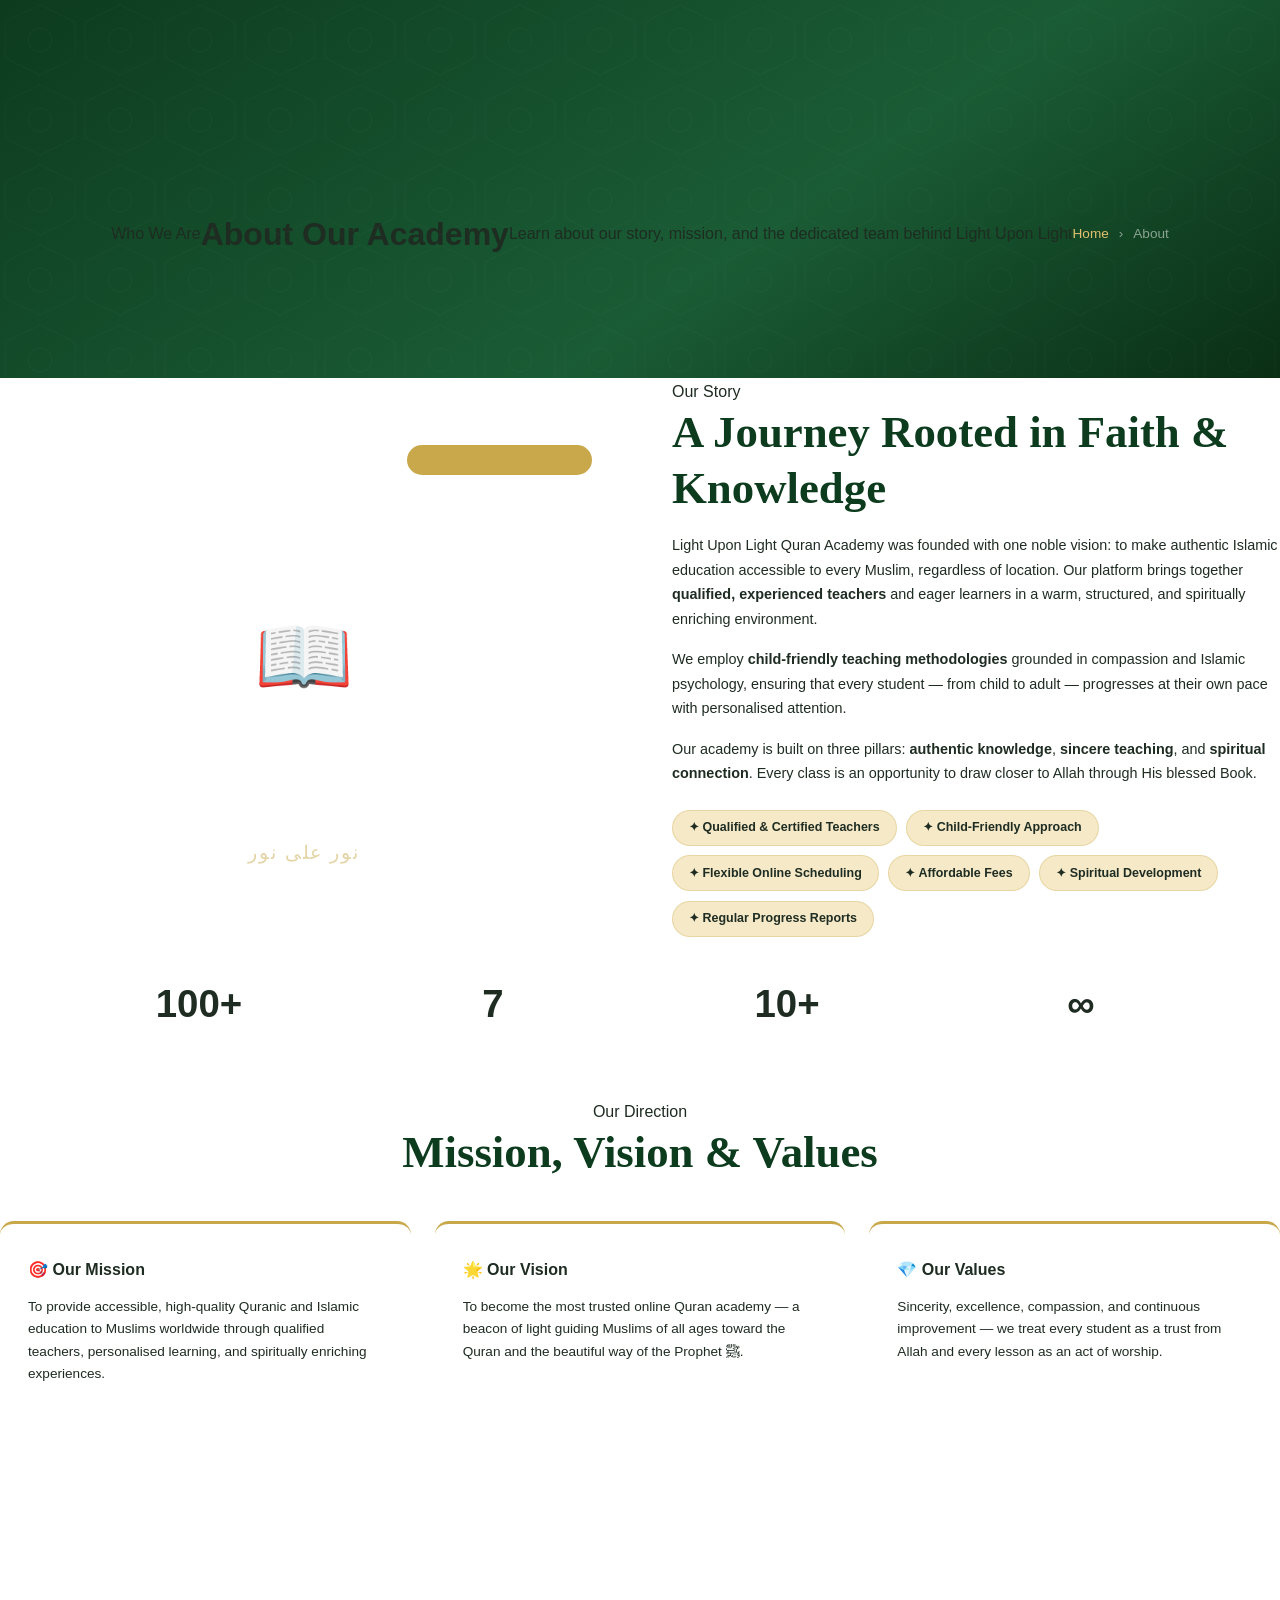
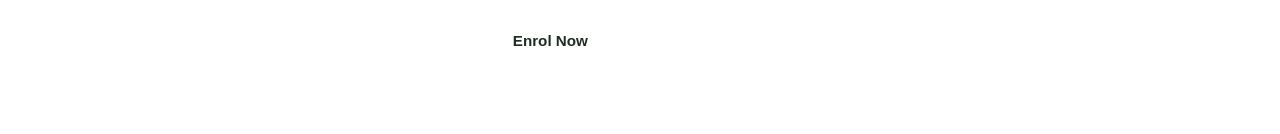
==== commit 8a28a426: "Refactor about.html for layout and styling updates Removed unused styles and navbar code, added new " ====
--- a/about.html
+++ b/about.html
@@ -5,207 +5,207 @@
   <meta name="viewport" content="width=device-width, initial-scale=1.0" />
   <meta name="description" content="About Light Upon Light Quran Academy – Our mission, teachers, and values." />
   <title>About Us | Light Upon Light Quran Academy</title>
-  <link rel="preconnect" href="https://fonts.googleapis.com" />
-  <link rel="preconnect" href="https://fonts.gstatic.com" crossorigin />
-  <link href="https://fonts.googleapis.com/css2?family=Playfair+Display:ital,wght@0,400;0,600;0,700;1,400&family=Tajawal:wght@300;400;500;700&family=Amiri:ital,wght@0,400;0,700;1,400&display=swap" rel="stylesheet" />
-  <link rel="stylesheet" href="https://cdnjs.cloudflare.com/ajax/libs/font-awesome/6.5.0/css/all.min.css" />
   <link rel="stylesheet" href="style.css" />
+  <style>
+    .story-grid {
+      display: grid;
+      grid-template-columns: 1fr 1fr;
+      gap: 4rem;
+      align-items: center;
+    }
+    .story-img {
+      background: linear-gradient(135deg, var(--forest), var(--accent));
+      border-radius: var(--radius);
+      aspect-ratio: 4/3;
+      display: flex;
+      align-items: center;
+      justify-content: center;
+      font-family: 'Scheherazade New', serif;
+      font-size: 5rem;
+      color: var(--gold);
+      position: relative;
+      overflow: hidden;
+    }
+    .story-img::before {
+      content: 'نور على نور';
+      position: absolute;
+      bottom: 1rem;
+      left: 0; right: 0;
+      text-align: center;
+      font-size: 1.2rem;
+      color: rgba(201,169,75,.5);
+      letter-spacing: .1em;
+    }
+    .story-badge {
+      position: absolute;
+      top: 1rem; right: 1rem;
+      background: var(--gold);
+      color: var(--forest);
+      font-size: .68rem;
+      font-weight: 700;
+      letter-spacing: .1em;
+      text-transform: uppercase;
+      padding: .35rem .8rem;
+      border-radius: 50px;
+    }
+    .pillar-list { display: flex; flex-direction: column; gap: .65rem; margin-top: 1rem; }
+    .pillar-item {
+      display: flex;
+      align-items: center;
+      gap: .75rem;
+      font-size: .88rem;
+      color: var(--muted);
+    }
+    .pillar-item::before {
+      content: '';
+      width: 8px; height: 8px;
+      border-radius: 50%;
+      background: var(--gold);
+      flex-shrink: 0;
+    }
+
+    /* stats row */
+    .stats-row {
+      background: var(--forest);
+      padding: 3rem 5vw;
+      display: grid;
+      grid-template-columns: repeat(4, 1fr);
+      gap: 1.5rem;
+      text-align: center;
+    }
+    .stats-row .s-num { font-size: 2.4rem; font-weight: 700; color: var(--gold-lt); display: block; line-height: 1; }
+    .stats-row .s-lbl { font-size: .75rem; letter-spacing: .1em; text-transform: uppercase; color: rgba(255,255,255,.45); margin-top: .3rem; }
+
+    /* mission */
+    .mission { background: var(--sand); }
+    .mvv-grid { display: grid; grid-template-columns: repeat(3, 1fr); gap: 1.5rem; }
+    .mvv-card {
+      background: var(--white);
+      border-radius: var(--radius);
+      padding: 2rem 1.75rem;
+      border-top: 3px solid var(--gold);
+    }
+    .mvv-card h3 { font-size: 1rem; font-weight: 700; color: var(--forest); margin-bottom: .75rem; }
+    .mvv-card p  { font-size: .85rem; color: var(--muted); line-height: 1.65; }
+
+    /* features pills */
+    .feat-pills { display: flex; flex-wrap: wrap; gap: .6rem; margin-top: 1.5rem; }
+    .pill {
+      background: var(--gold-pale);
+      border: 1px solid rgba(201,169,75,.3);
+      border-radius: 50px;
+      padding: .4rem 1rem;
+      font-size: .78rem;
+      font-weight: 600;
+      color: var(--forest);
+    }
+
+    /* cta */
+    .about-cta { background: var(--forest); text-align:center; padding: 4rem 5vw; }
+    .about-cta h2 { font-family:'Scheherazade New',serif; font-size: clamp(1.5rem,3vw,2.2rem); color:var(--white); margin-bottom:.75rem; }
+    .about-cta p { color: rgba(255,255,255,.58); margin-bottom: 2rem; }
+    .about-cta-btns { display:flex; gap:1rem; justify-content:center; flex-wrap:wrap; }
+
+    @media(max-width:820px){
+      .story-grid { grid-template-columns:1fr; }
+      .stats-row  { grid-template-columns: 1fr 1fr; }
+      .mvv-grid   { grid-template-columns: 1fr; }
+    }
+  </style>
 </head>
 <body>
 
-  <!-- NAVBAR -->
-  <nav class="navbar scrolled" id="navbar">
-    <div class="nav-container">
-      <a href="index.html" class="nav-logo">
-        <span class="logo-icon"><i class="fas fa-star-and-crescent"></i></span>
-        <div class="logo-text">
-          <span class="logo-main">Light Upon Light</span>
-          <span class="logo-sub">Quran Academy</span>
-        </div>
-      </a>
-      <ul class="nav-links" id="navLinks">
-        <li><a href="index.html" class="nav-link">Home</a></li>
-        <li><a href="about.html" class="nav-link active">About</a></li>
-        <li><a href="courses.html" class="nav-link">Courses</a></li>
-        <li><a href="why-us.html" class="nav-link">Why Us</a></li>
-        <li><a href="testimonials.html" class="nav-link">Testimonials</a></li>
-        <li><a href="contact.html" class="nav-link">Contact</a></li>
-        <li><a href="contact.html" class="nav-cta-btn">Enroll Now</a></li>
-      </ul>
-      <button class="hamburger" id="hamburger"><span></span><span></span><span></span></button>
-    </div>
+<!-- ═══ PAGE HERO ═══ -->
+<div class="page-hero" data-arabic="عن">
+  <p class="eyebrow">Who We Are</p>
+  <h1>About Our Academy</h1>
+  <p>Learn about our story, mission, and the dedicated team behind Light Upon Light</p>
+  <nav class="breadcrumb">
+    <a href="index.html">Home</a>
+    <span>›</span>
+    <span>About</span>
   </nav>
-
-  <!-- PAGE HERO -->
-  <section class="page-hero">
-    <div class="page-hero-overlay"></div>
-    <div class="page-hero-content">
-      <span class="section-tag">Who We Are</span>
-      <h1>About <span class="text-gold">Our Academy</span></h1>
-      <p>Learn about our story, mission, and the dedicated team behind Light Upon Light</p>
-      <div class="breadcrumb">
-        <a href="index.html">Home</a> <i class="fas fa-chevron-right"></i> <span>About</span>
+</div>
+
+<!-- ═══ OUR STORY ═══ -->
+<section style="background:var(--white);">
+  <div class="story-grid">
+    <div class="story-img">
+      📖
+      <span class="story-badge">Certified Excellence</span>
+    </div>
+    <div>
+      <p class="section-eyebrow">Our Story</p>
+      <h2 class="section-title">A Journey Rooted in Faith &amp; Knowledge</h2>
+      <div class="gold-bar"></div>
+      <p style="color:var(--muted);font-size:.9rem;margin-bottom:1rem;">Light Upon Light Quran Academy was founded with one noble vision: to make authentic Islamic education accessible to every Muslim, regardless of location. Our platform brings together <strong style="color:var(--forest);">qualified, experienced teachers</strong> and eager learners in a warm, structured, and spiritually enriching environment.</p>
+      <p style="color:var(--muted);font-size:.9rem;margin-bottom:1rem;">We employ <strong style="color:var(--forest);">child-friendly teaching methodologies</strong> grounded in compassion and Islamic psychology, ensuring that every student — from child to adult — progresses at their own pace with personalised attention.</p>
+      <p style="color:var(--muted);font-size:.9rem;margin-bottom:1.5rem;">Our academy is built on three pillars: <strong style="color:var(--forest);">authentic knowledge</strong>, <strong style="color:var(--forest);">sincere teaching</strong>, and <strong style="color:var(--forest);">spiritual connection</strong>. Every class is an opportunity to draw closer to Allah through His blessed Book.</p>
+      <div class="feat-pills">
+        <span class="pill">✦ Qualified &amp; Certified Teachers</span>
+        <span class="pill">✦ Child-Friendly Approach</span>
+        <span class="pill">✦ Flexible Online Scheduling</span>
+        <span class="pill">✦ Affordable Fees</span>
+        <span class="pill">✦ Spiritual Development</span>
+        <span class="pill">✦ Regular Progress Reports</span>
       </div>
     </div>
-  </section>
-
-  <!-- ABOUT SECTION -->
-  <section class="about section-pad">
-    <div class="container">
-      <div class="about-grid">
-        <div class="about-image-wrap reveal-left">
-          <div class="about-image-box">
-            <img src="classroom.jpg" alt="Students at Light Upon Light Quran Academy" class="about-real-img" />
-            <div class="about-img-badge"><i class="fas fa-award"></i><span>Certified Excellence</span></div>
-          </div>
-        </div>
-        <div class="about-text reveal-right">
-          <span class="section-tag">Our Story</span>
-          <h2 class="about-subtitle">A Journey Rooted in Faith &amp; Knowledge</h2>
-          <p class="about-para">Light Upon Light Quran Academy was founded with one noble vision: to make authentic Islamic education accessible to every Muslim, regardless of location. Our platform brings together <strong>qualified, experienced teachers</strong> and eager learners in a warm, structured, and spiritually enriching environment.</p>
-          <p class="about-para">We employ <strong>child-friendly teaching methodologies</strong> grounded in compassion and Islamic psychology, ensuring that every student — from toddler to adult — progresses at their own pace with personalized attention and care.</p>
-          <p class="about-para">Our academy is built on three pillars: <strong>authentic knowledge</strong>, <strong>sincere teaching</strong>, and <strong>spiritual connection</strong>. Every class is an opportunity to draw closer to Allah through His blessed Book.</p>
-          <div class="about-features">
-            <div class="about-feature"><i class="fas fa-check-circle"></i><span>Qualified &amp; Certified Teachers (Ijazah)</span></div>
-            <div class="about-feature"><i class="fas fa-check-circle"></i><span>Child-Friendly &amp; Adaptive Teaching</span></div>
-            <div class="about-feature"><i class="fas fa-check-circle"></i><span>Flexible Online Scheduling</span></div>
-            <div class="about-feature"><i class="fas fa-check-circle"></i><span>Affordable &amp; Transparent Fees</span></div>
-            <div class="about-feature"><i class="fas fa-check-circle"></i><span>Spiritual Development Focus</span></div>
-            <div class="about-feature"><i class="fas fa-check-circle"></i><span>Regular Progress Reporting</span></div>
-          </div>
-        </div>
-      </div>
-
-      <!-- Stats -->
-      <div class="stats-grid">
-        <div class="stat-card reveal-up">
-          <div class="stat-icon"><i class="fas fa-users"></i></div>
-          <span class="stat-number" data-target="1500">0</span><span class="stat-plus">+</span>
-          <span class="stat-label">Active Students</span>
-        </div>
-        <div class="stat-card reveal-up">
-          <div class="stat-icon"><i class="fas fa-book-open"></i></div>
-          <span class="stat-number" data-target="7">0</span>
-          <span class="stat-label">Expert Courses</span>
-        </div>
-        <div class="stat-card reveal-up">
-          <div class="stat-icon"><i class="fas fa-chalkboard-teacher"></i></div>
-          <span class="stat-number" data-target="25">0</span><span class="stat-plus">+</span>
-          <span class="stat-label">Certified Teachers</span>
-        </div>
-        <div class="stat-card reveal-up">
-          <div class="stat-icon"><i class="fas fa-globe"></i></div>
-          <span class="stat-number" data-target="30">0</span><span class="stat-plus">+</span>
-          <span class="stat-label">Countries Served</span>
-        </div>
-      </div>
-    </div>
-  </section>
-
-  <!-- MISSION / VISION -->
-  <section class="section-pad bg-soft">
-    <div class="container">
-      <div class="section-header reveal-up">
-        <span class="section-tag">Our Direction</span>
-        <h2 class="section-title">Mission, Vision &amp; <span class="text-gold">Values</span></h2>
-      </div>
-      <div class="mission-grid">
-        <div class="mission-card reveal-up">
-          <div class="mission-icon"><i class="fas fa-bullseye"></i></div>
-          <h3>Our Mission</h3>
-          <p>To provide accessible, high-quality Quranic and Islamic education to Muslims worldwide through qualified teachers, personalized learning, and spiritually enriching experiences.</p>
-        </div>
-        <div class="mission-card reveal-up">
-          <div class="mission-icon"><i class="fas fa-eye"></i></div>
-          <h3>Our Vision</h3>
-          <p>To become the world's most trusted online Quran academy — a beacon of light guiding Muslims of all ages toward the Quran and the way of the Prophet ﷺ.</p>
-        </div>
-        <div class="mission-card reveal-up">
-          <div class="mission-icon"><i class="fas fa-heart"></i></div>
-          <h3>Our Values</h3>
-          <p>Sincerity, excellence, compassion, and continuous improvement — we treat every student as a trust from Allah and every lesson as an act of worship.</p>
-        </div>
-      </div>
-    </div>
-  </section>
-
-  <!-- CTA -->
-  <section class="cta-section">
-    <div class="cta-geo-bg"></div>
-    <div class="cta-overlay"></div>
-    <div class="container">
-      <div class="cta-content reveal-up">
-        <h2 class="cta-title">Ready to Begin Your Journey?</h2>
-        <p class="cta-sub">Join our global family of Quran learners today.</p>
-        <div class="cta-btns">
-          <a href="contact.html" class="btn btn-gold"><i class="fas fa-graduation-cap"></i> Enroll Now</a>
-          <a href="courses.html" class="btn btn-outline-light"><i class="fas fa-book-open"></i> View Courses</a>
-        </div>
-      </div>
-    </div>
-  </section>
-
-  <!-- FOOTER -->
-  <footer class="footer">
-    <div class="footer-geo-bg"></div>
-    <div class="container">
-      <div class="footer-grid">
-        <div class="footer-brand">
-          <a href="index.html" class="nav-logo footer-logo">
-            <span class="logo-icon"><i class="fas fa-star-and-crescent"></i></span>
-            <div class="logo-text"><span class="logo-main">Light Upon Light</span><span class="logo-sub">Quran Academy</span></div>
-          </a>
-          <p>Illuminating hearts through the timeless light of the Quran.</p>
-          <div class="social-icons footer-socials">
-            <a href="https://www.facebook.com/ansarii.talha" target="_blank"><i class="fab fa-facebook-f"></i></a>
-            <a href="https://www.instagram.com/" target="_blank"><i class="fab fa-instagram"></i></a>
-            <a href="https://www.youtube.com/@StudentSquare-fi3ez" target="_blank"><i class="fab fa-youtube"></i></a>
-            <a href="https://wa.me/8801790424771" target="_blank"><i class="fab fa-whatsapp"></i></a>
-            <a href="https://t.me/" target="_blank"><i class="fab fa-telegram-plane"></i></a>
-          </div>
-        </div>
-        <div class="footer-col">
-          <h5>Quick Links</h5>
-          <ul>
-            <li><a href="index.html">Home</a></li>
-            <li><a href="about.html">About Us</a></li>
-            <li><a href="courses.html">Courses</a></li>
-            <li><a href="why-us.html">Why Choose Us</a></li>
-            <li><a href="testimonials.html">Testimonials</a></li>
-            <li><a href="contact.html">Contact</a></li>
-          </ul>
-        </div>
-        <div class="footer-col">
-          <h5>Our Courses</h5>
-          <ul>
-            <li><a href="courses.html">Tajweed Learning</a></li>
-            <li><a href="courses.html">Quran Learning</a></li>
-            <li><a href="courses.html">Islamic Studies</a></li>
-            <li><a href="courses.html">Islamic Fiqh</a></li>
-            <li><a href="courses.html">Hifzul Qur'an</a></li>
-            <li><a href="courses.html">Tafsirul Quran</a></li>
-            <li><a href="courses.html">Islamic Parenting</a></li>
-          </ul>
-        </div>
-        <div class="footer-col">
-          <h5>Contact Us</h5>
-          <ul class="footer-contact-list">
-            <li><i class="fas fa-envelope"></i><a href="mailto:info@lightuponlightacademy.com">info@lightuponlightacademy.com</a></li>
-            <li><i class="fab fa-whatsapp"></i><a href="https://wa.me/8801790424771">+880 1790-424771</a></li>
-            <li><i class="fas fa-globe"></i><span>Serving 30+ Countries</span></li>
-            <li><i class="fas fa-clock"></i><span>Sat–Thu: 8am–10pm GMT</span></li>
-          </ul>
-        </div>
-      </div>
-      <div class="footer-bottom">
-        <p>&copy; <span class="year"></span> Light Upon Light Quran Academy. All Rights Reserved.</p>
-        <p class="footer-hadith">"The best of you are those who learn the Quran and teach it." — Prophet Muhammad ﷺ</p>
-      </div>
-    </div>
-  </footer>
-
-  <a href="https://wa.me/8801790424771" target="_blank" class="whatsapp-float"><i class="fab fa-whatsapp"></i><span class="whatsapp-tooltip">Chat with us!</span></a>
-  <button class="back-to-top" id="backToTop"><i class="fas fa-chevron-up"></i></button>
-  <script src="script.js"></script>
+  </div>
+</section>
+
+<!-- ═══ STATS ROW ═══ -->
+<div class="stats-row">
+  <div>
+    <span class="s-num">100+</span>
+    <span class="s-lbl">Active Students</span>
+  </div>
+  <div>
+    <span class="s-num">7</span>
+    <span class="s-lbl">Expert Courses</span>
+  </div>
+  <div>
+    <span class="s-num">10+</span>
+    <span class="s-lbl">Certified Teachers</span>
+  </div>
+  <div>
+    <span class="s-num">∞</span>
+    <span class="s-lbl">Countries Served</span>
+  </div>
+</div>
+
+<!-- ═══ MISSION VISION VALUES ═══ -->
+<section class="mission">
+  <div style="text-align:center;margin-bottom:2.5rem;">
+    <p class="section-eyebrow">Our Direction</p>
+    <h2 class="section-title">Mission, Vision &amp; Values</h2>
+    <div class="gold-bar center"></div>
+  </div>
+  <div class="mvv-grid">
+    <div class="mvv-card">
+      <h3>🎯 Our Mission</h3>
+      <p>To provide accessible, high-quality Quranic and Islamic education to Muslims worldwide through qualified teachers, personalised learning, and spiritually enriching experiences.</p>
+    </div>
+    <div class="mvv-card">
+      <h3>🌟 Our Vision</h3>
+      <p>To become the most trusted online Quran academy — a beacon of light guiding Muslims of all ages toward the Quran and the beautiful way of the Prophet ﷺ.</p>
+    </div>
+    <div class="mvv-card">
+      <h3>💎 Our Values</h3>
+      <p>Sincerity, excellence, compassion, and continuous improvement — we treat every student as a trust from Allah and every lesson as an act of worship.</p>
+    </div>
+  </div>
+</section>
+
+<!-- ═══ CTA ═══ -->
+<div class="about-cta">
+  <h2>Ready to Begin Your Journey?</h2>
+  <p>Join our global family of Quran learners today.</p>
+  <div class="about-cta-btns">
+    <a href="contact.html" class="btn btn-primary">Enrol Now</a>
+    <a href="courses.html" class="btn btn-outline">View Courses</a>
+  </div>
+</div>
+
+<script src="shared.js"></script>
 </body>
 </html>
